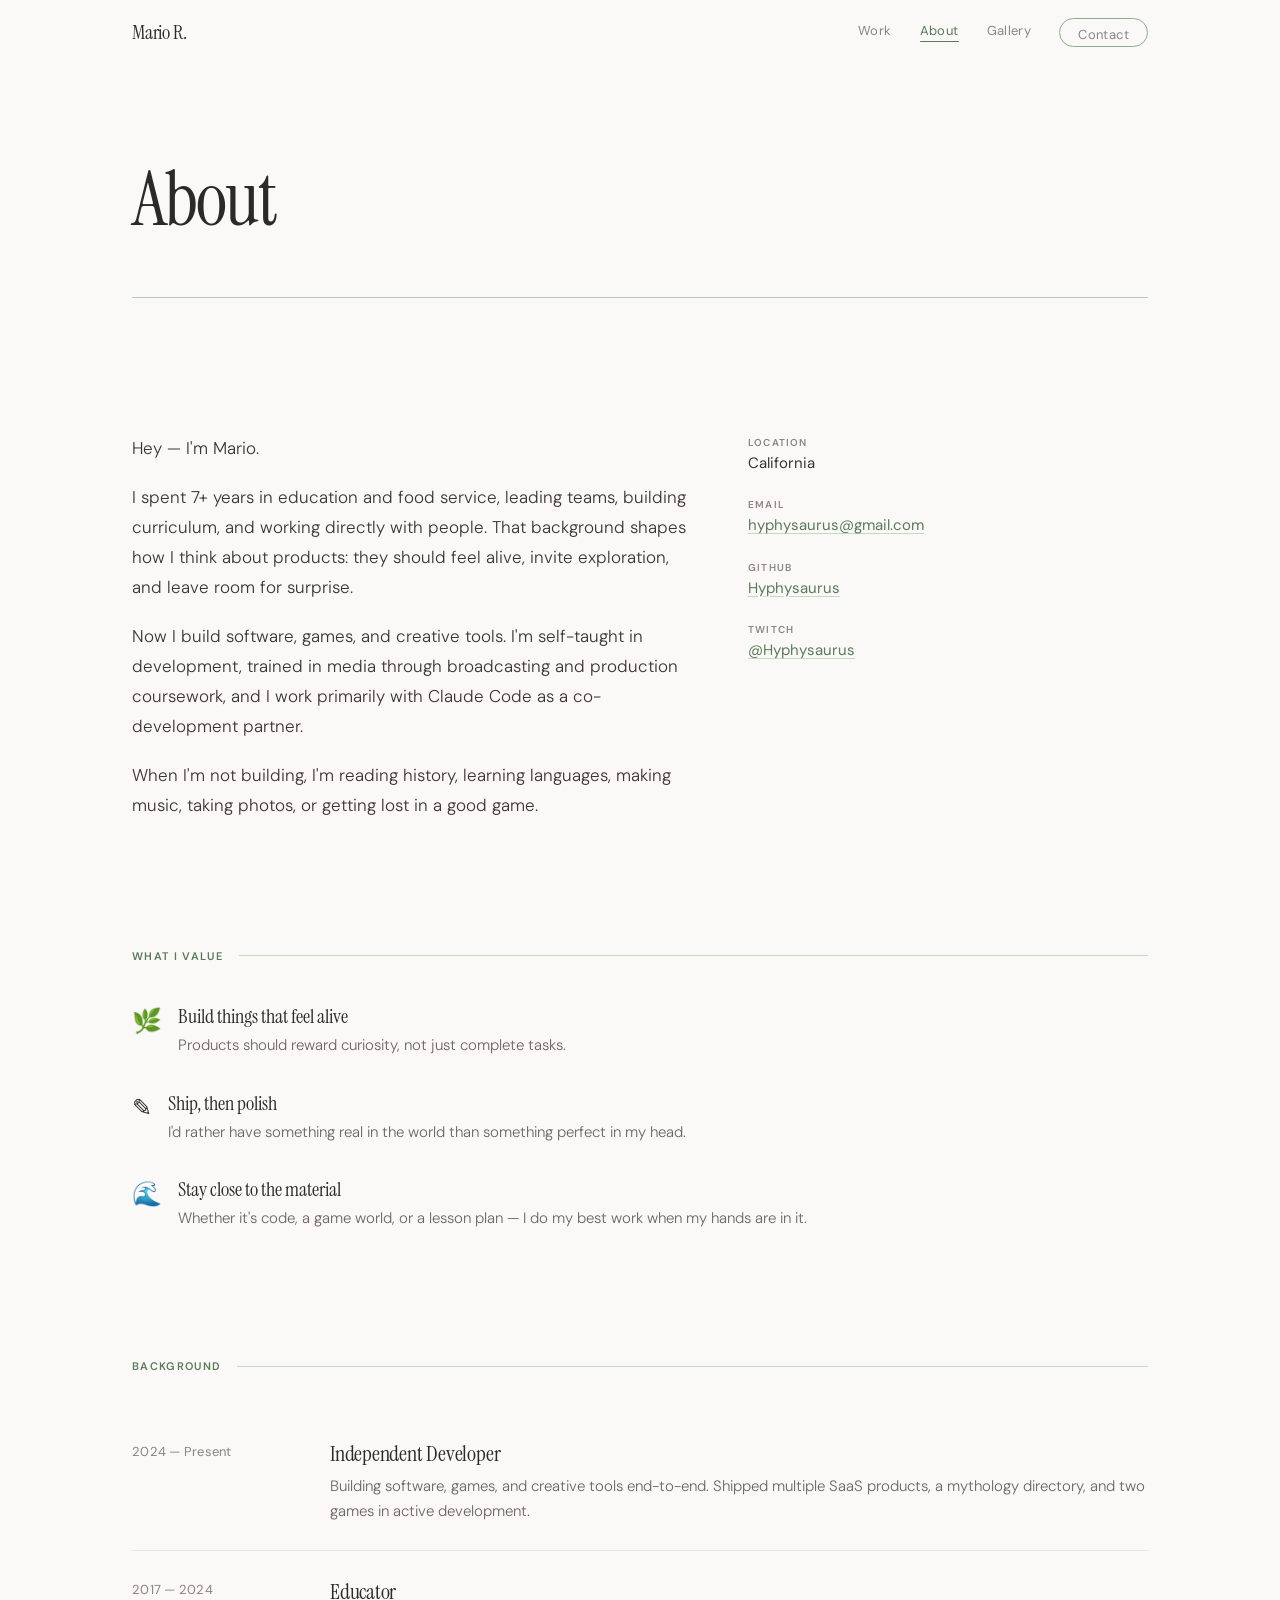
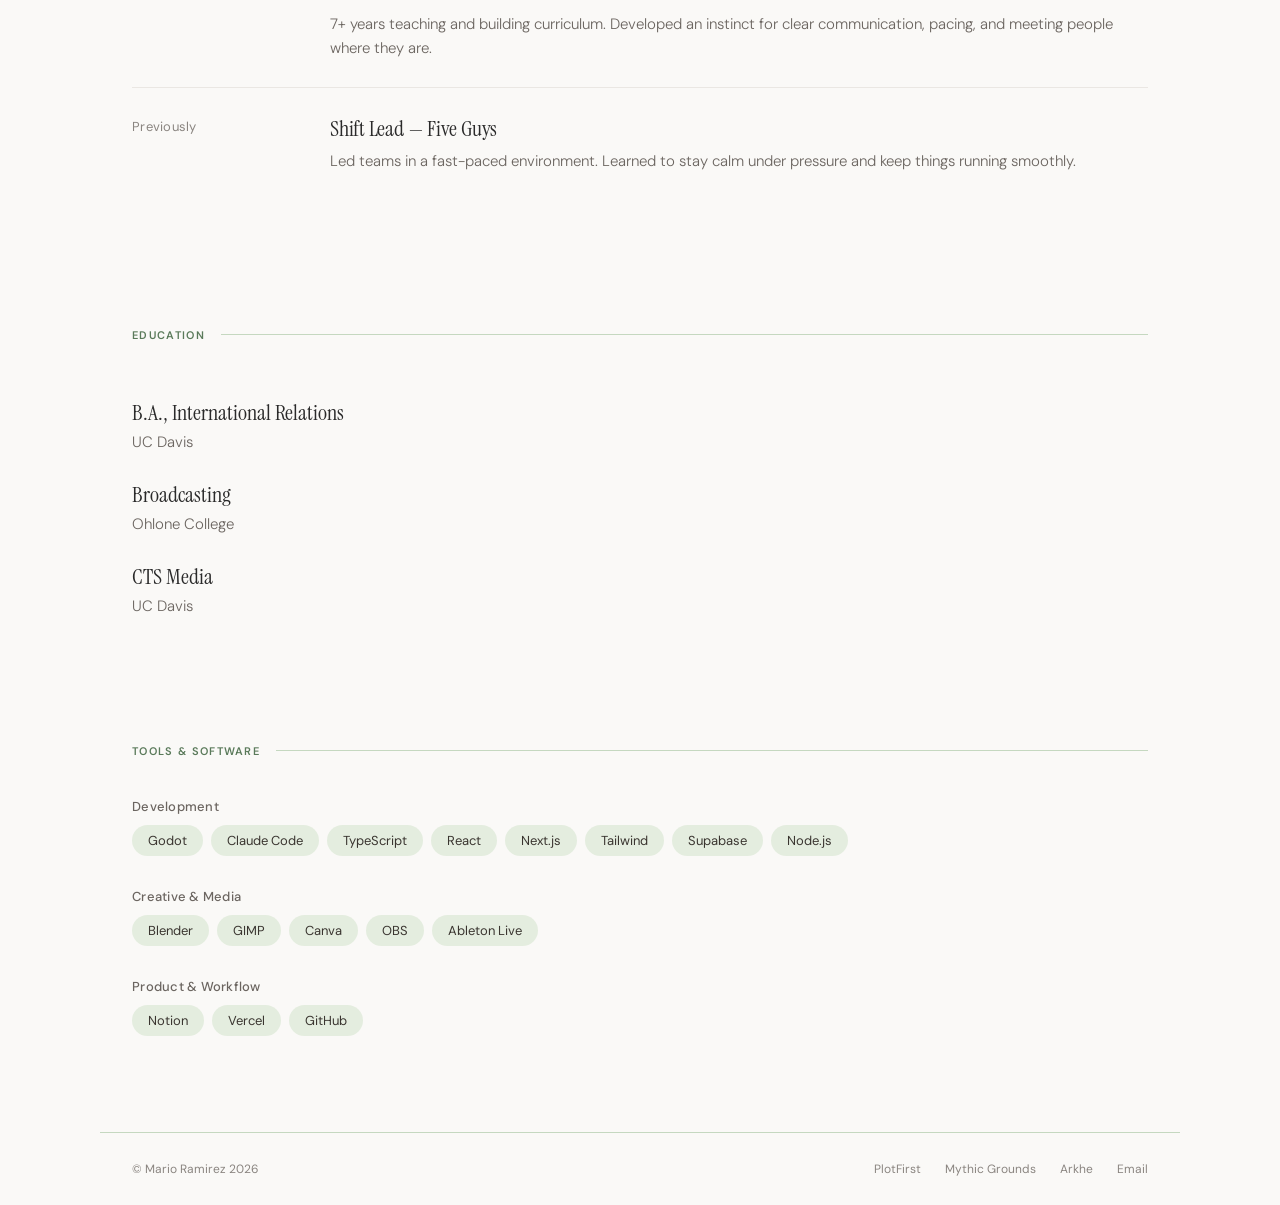
==== about.html @ fcab7847 "add: About page with intro, values, background, tools Co-Authored-By: Claude Opus 4.6 <noreply@anthr" ====
<!DOCTYPE html>
<html lang="en">
<head>
  <meta charset="UTF-8" />
  <meta name="viewport" content="width=device-width, initial-scale=1.0" />
  <title>About — Mario Ramirez</title>
  <meta name="description" content="Former educator, now building software, games, and creative tools. Self-taught developer working with Claude Code." />
  <link rel="preconnect" href="https://fonts.googleapis.com/" />
  <link rel="preconnect" href="https://fonts.gstatic.com/" crossorigin />
  <link href="https://fonts.googleapis.com/css2?family=DM+Sans:ital,wght@0,300;0,400;0,500;0,600;1,300;1,400&family=Instrument+Serif:ital@0;1&display=swap" rel="stylesheet" />
  <link rel="stylesheet" href="css/shared.css" />
</head>
<body>
  <!-- Nav -->
  <nav id="nav">
    <div class="nav-inner">
      <a href="index.html" class="nav-logo">Mario R.</a>
      <div class="nav-links">
        <a href="work.html">Work</a>
        <a href="about.html" class="active">About</a>
        <a href="gallery.html">Gallery</a>
        <a href="mailto:hyphysaurus@gmail.com" class="nav-contact">Contact</a>
      </div>
    </div>
  </nav>

  <!-- Hero -->
  <header class="hero">
    <h1><span>About</span></h1>
    <div class="hero-divider"></div>
  </header>

  <!-- Intro + Meta -->
  <section>
    <div class="about-grid fade-up">
      <div class="about-text">
        <p>Hey &mdash; I'm Mario.</p>
        <p>
          I spent 7+ years in education and food service, leading teams,
          building curriculum, and working directly with people. That
          background shapes how I think about products: they should feel
          alive, invite exploration, and leave room for surprise.
        </p>
        <p>
          Now I build software, games, and creative tools. I'm self-taught
          in development, trained in media through broadcasting and
          production coursework, and I work primarily with Claude Code as
          a co-development partner.
        </p>
        <p>
          When I'm not building, I'm reading history, learning languages,
          making music, taking photos, or getting lost in a good game.
        </p>
      </div>
      <div class="about-meta">
        <div>
          <div class="meta-label">Location</div>
          <div class="meta-value">California</div>
        </div>
        <div>
          <div class="meta-label">Email</div>
          <div class="meta-value"><a href="mailto:hyphysaurus@gmail.com">hyphysaurus@gmail.com</a></div>
        </div>
        <div>
          <div class="meta-label">GitHub</div>
          <div class="meta-value"><a href="https://github.com/Hyphysaurus" target="_blank" rel="noopener">Hyphysaurus</a></div>
        </div>
        <div>
          <div class="meta-label">Twitch</div>
          <div class="meta-value"><a href="https://twitch.tv/Hyphysaurus" target="_blank" rel="noopener">@Hyphysaurus</a></div>
        </div>
      </div>
    </div>
  </section>

  <!-- Values -->
  <section>
    <div class="section-label fade-up"><span>What I Value</span></div>
    <div class="values-grid fade-up">
      <div class="value-item">
        <span class="value-emoji">&#127807;</span>
        <div class="value-content">
          <h3>Build things that feel alive</h3>
          <p>Products should reward curiosity, not just complete tasks.</p>
        </div>
      </div>
      <div class="value-item">
        <span class="value-emoji">&#9998;</span>
        <div class="value-content">
          <h3>Ship, then polish</h3>
          <p>I'd rather have something real in the world than something perfect in my head.</p>
        </div>
      </div>
      <div class="value-item">
        <span class="value-emoji">&#127754;</span>
        <div class="value-content">
          <h3>Stay close to the material</h3>
          <p>Whether it's code, a game world, or a lesson plan &mdash; I do my best work when my hands are in it.</p>
        </div>
      </div>
    </div>
  </section>

  <!-- Background -->
  <section>
    <div class="section-label fade-up"><span>Background</span></div>
    <div class="fade-up">
      <div class="timeline-item">
        <span class="time-period">2024 &mdash; Present</span>
        <div>
          <div class="time-title">Independent Developer</div>
          <div class="time-desc">Building software, games, and creative tools end-to-end. Shipped multiple SaaS products, a mythology directory, and two games in active development.</div>
        </div>
      </div>
      <div class="timeline-item">
        <span class="time-period">2017 &mdash; 2024</span>
        <div>
          <div class="time-title">Educator</div>
          <div class="time-desc">7+ years teaching and building curriculum. Developed an instinct for clear communication, pacing, and meeting people where they are.</div>
        </div>
      </div>
      <div class="timeline-item">
        <span class="time-period">Previously</span>
        <div>
          <div class="time-title">Shift Lead &mdash; Five Guys</div>
          <div class="time-desc">Led teams in a fast-paced environment. Learned to stay calm under pressure and keep things running smoothly.</div>
        </div>
      </div>
    </div>
  </section>

  <!-- Education -->
  <section>
    <div class="section-label fade-up"><span>Education</span></div>
    <div class="fade-up">
      <div class="edu">
        <span class="edu-degree">B.A., International Relations</span>
        <span class="edu-school">UC Davis</span>
      </div>
      <div class="edu" style="margin-top: 28px;">
        <span class="edu-degree">Broadcasting</span>
        <span class="edu-school">Ohlone College</span>
      </div>
      <div class="edu" style="margin-top: 28px;">
        <span class="edu-degree">CTS Media</span>
        <span class="edu-school">UC Davis</span>
      </div>
    </div>
  </section>

  <!-- Tools & Software -->
  <section>
    <div class="section-label fade-up"><span>Tools &amp; Software</span></div>
    <div class="tools-grid fade-up" id="tools-grid"></div>
  </section>

  <!-- Footer -->
  <footer>
    <div class="footer-inner">
      <span class="footer-text">&copy; Mario Ramirez 2026</span>
      <div class="footer-links">
        <a href="https://plotfirst.app/" target="_blank" rel="noopener">PlotFirst</a>
        <a href="https://mythicgrounds.com/" target="_blank" rel="noopener">Mythic Grounds</a>
        <a href="https://arkhe.live/" target="_blank" rel="noopener">Arkhe</a>
        <a href="mailto:hyphysaurus@gmail.com">Email</a>
      </div>
    </div>
  </footer>

  <script src="js/shared.js"></script>
  <script>
    (function() {
      var TOOLS = [
        { label: 'Development', items: ['Godot', 'Claude Code', 'TypeScript', 'React', 'Next.js', 'Tailwind', 'Supabase', 'Node.js'] },
        { label: 'Creative & Media', items: ['Blender', 'GIMP', 'Canva', 'OBS', 'Ableton Live'] },
        { label: 'Product & Workflow', items: ['Notion', 'Vercel', 'GitHub'] },
      ];

      var grid = document.getElementById('tools-grid');
      TOOLS.forEach(function(group) {
        var div = document.createElement('div');

        var label = document.createElement('div');
        label.className = 'tool-group-label';
        label.textContent = group.label;
        div.appendChild(label);

        var chips = document.createElement('div');
        chips.className = 'tool-chips';
        group.items.forEach(function(tool) {
          var chip = document.createElement('span');
          chip.className = 'tool-chip';
          chip.textContent = tool;
          chips.appendChild(chip);
        });
        div.appendChild(chips);

        grid.appendChild(div);
      });
    })();
  </script>
</body>
</html>
---- css/shared.css ----
/* ── Reset & Base ── */
*, *::before, *::after { margin: 0; padding: 0; box-sizing: border-box; }
html { scroll-behavior: smooth; scroll-padding-top: 80px; }
body {
  font-family: 'DM Sans', -apple-system, sans-serif;
  background: #FAF9F7;
  color: #2A2A2A;
  -webkit-font-smoothing: antialiased;
  -moz-osx-font-smoothing: grayscale;
  overflow-x: hidden;
}
::selection { background: #c1dbb3; color: #2a2a2a; }
a { color: inherit; text-decoration: none; }
img { display: block; max-width: 100%; }

/* ── CSS Variables ── */
:root {
  --bg: #FAF9F7;
  --text: #2A2A2A;
  --text-soft: #6B6560;
  --text-muted: #8A8580;
  --green: #5A7A5A;
  --green-light: #C5D8C0;
  --green-hover: #E8F0E4;
  --green-chip: #E4EDDF;
  --green-border: #8AAD8A;
  --green-divider: #B5CCB0;
  --card-bg: #F4F2EF;
  --max-w: 1080px;
  --px: 32px;
}

/* ── Animations ── */
@keyframes fadeUp {
  from { opacity: 0; transform: translateY(24px); }
  to { opacity: 1; transform: translateY(0); }
}
@keyframes drawLine {
  from { transform: scaleX(0); }
  to { transform: scaleX(1); }
}
.fade-up {
  opacity: 0;
  transform: translateY(24px);
  transition: opacity 0.7s ease, transform 0.7s ease;
}
.fade-up.visible {
  opacity: 1;
  transform: translateY(0);
}

/* ── Navigation ── */
nav {
  position: fixed; top: 0; left: 0; right: 0; z-index: 100;
  height: 64px;
  display: flex; align-items: center;
  transition: all 0.35s ease;
  background: transparent;
}
nav.scrolled {
  background: rgba(250,249,247,0.92);
  backdrop-filter: blur(14px);
  -webkit-backdrop-filter: blur(14px);
  border-bottom: 1px solid #e8e5e0;
}
.nav-inner {
  width: 100%; max-width: var(--max-w); margin: 0 auto;
  padding: 0 var(--px);
  display: flex; justify-content: space-between; align-items: center;
}
.nav-logo {
  font-family: 'Instrument Serif', Georgia, serif;
  font-size: 20px; font-weight: 400;
  cursor: pointer; letter-spacing: -0.01em;
  text-decoration: none; color: var(--text);
}
.nav-links { display: flex; align-items: center; gap: 28px; }
.nav-links a {
  font-size: 13px; font-weight: 400; color: var(--text-muted);
  letter-spacing: 0.03em; transition: color 0.25s;
  position: relative; padding-bottom: 3px;
}
.nav-links a:not(.nav-contact)::after {
  content: ''; position: absolute; bottom: 0; left: 0; width: 0;
  height: 1.5px; background: var(--green); transition: width 0.2s; border-radius: 1px;
}
.nav-links a:hover { color: var(--green); }
.nav-links a:not(.nav-contact):hover::after { width: 100%; }
.nav-links a.active { color: var(--green); }
.nav-links a.active::after { width: 100%; }
.nav-contact {
  font-size: 13px; font-weight: 500;
  color: var(--text);
  padding: 7px 18px;
  border: 1px solid var(--green-border);
  border-radius: 24px;
  transition: all 0.25s;
}
.nav-contact:hover {
  background: var(--green);
  color: #fff;
  border-color: var(--green);
}

/* ── Hero ── */
.hero {
  padding: 160px var(--px) 72px;
  max-width: var(--max-w); margin: 0 auto;
}
.hero h1 {
  font-family: 'Instrument Serif', Georgia, serif;
  font-size: clamp(42px, 6.5vw, 76px);
  font-weight: 400; line-height: 1.06;
  letter-spacing: -0.03em;
}
.hero h1 span { display: block; animation: fadeUp 0.8s ease forwards; opacity: 0; }
.hero h1 span:nth-child(1) { animation-delay: 0.1s; }
.hero h1 span:nth-child(2) { animation-delay: 0.25s; }
.hero h1 span:nth-child(3) { animation-delay: 0.4s; }
.hero h1 em { font-style: italic; color: var(--green); }
.hero-sub {
  margin-top: 28px; max-width: 520px;
  font-size: 17px; font-weight: 300; line-height: 1.7;
  color: var(--text-soft);
  animation: fadeUp 0.8s ease 0.55s forwards; opacity: 0;
}
.hero-divider {
  margin-top: 56px; height: 1px;
  background: var(--green-divider);
  transform-origin: left;
  animation: drawLine 0.9s ease 0.7s forwards;
  transform: scaleX(0);
}

/* ── Availability Badge (from Portfolio 2) ── */
@keyframes pulse {
  0%, 100% { box-shadow: 0 0 0 0 rgba(90,122,90,0.4); }
  60% { box-shadow: 0 0 0 8px rgba(90,122,90,0); }
}
.avail-badge {
  display: inline-flex; align-items: center; gap: 8px;
  background: var(--green); color: #fff;
  font-size: 12px; font-weight: 500; letter-spacing: 0.04em;
  padding: 7px 16px; border-radius: 100px;
  animation: pulse 2.4s infinite, fadeUp 0.8s ease 0.65s forwards;
  opacity: 0;
  margin-top: 24px;
}
.avail-dot {
  width: 7px; height: 7px; border-radius: 50%;
  background: #fff; flex-shrink: 0;
}

/* ── Sections ── */
section { padding: 64px var(--px); max-width: var(--max-w); margin: 0 auto; }
.section-label { display: flex; align-items: center; gap: 16px; margin-bottom: 40px; }
.section-label span {
  font-size: 11px; font-weight: 600; letter-spacing: 0.12em;
  text-transform: uppercase; color: var(--green);
  white-space: nowrap;
}
.section-label::after { content: ''; flex: 1; height: 1px; background: var(--green-light); }

/* ── Timeline ── */
.timeline-item {
  display: grid; grid-template-columns: 170px 1fr; gap: 28px;
  padding: 26px 0;
  border-bottom: 1px solid #eae7e3;
}
.timeline-item:last-child { border-bottom: none; }
.time-period { font-size: 13px; color: var(--text-muted); letter-spacing: 0.02em; padding-top: 4px; }
.time-title {
  font-family: 'Instrument Serif', Georgia, serif;
  font-size: 22px; font-weight: 400; margin-bottom: 6px;
  letter-spacing: -0.01em;
}
.time-desc { font-size: 15px; font-weight: 300; line-height: 1.65; color: var(--text-soft); }

/* ── Education ── */
.edu { margin-top: 56px; }
.edu-degree {
  font-family: 'Instrument Serif', Georgia, serif;
  font-size: 22px; display: block; margin-bottom: 4px;
}
.edu-school { font-size: 15px; font-weight: 300; color: var(--text-soft); }

/* ── Projects Grid ── */
.projects-intro {
  font-size: 17px; font-weight: 300; line-height: 1.7;
  color: var(--text-soft); max-width: 560px;
  margin: -12px 0 44px;
}
.project-grid { display: grid; grid-template-columns: 1fr 1fr; gap: 20px; }
.project-card {
  background: var(--card-bg);
  border-radius: 14px; padding: 30px;
  display: flex; flex-direction: column; gap: 16px;
  transition: all 0.35s ease, opacity 0.35s ease;
  cursor: default; position: relative;
}
.project-card:hover {
  background: var(--green-hover);
  transform: translateY(-3px);
  box-shadow: 0 8px 32px rgba(90,122,90,0.08);
}
.project-grid:hover .project-card:not(:hover) {
  opacity: 0.35;
}
.project-top { display: flex; justify-content: space-between; align-items: center; }
.project-index { font-size: 12px; font-weight: 500; color: #b5afa8; letter-spacing: 0.05em; }
.project-emoji { font-size: 20px; }
.project-header { display: flex; justify-content: space-between; align-items: baseline; gap: 12px; }
.project-title {
  font-family: 'Instrument Serif', Georgia, serif;
  font-size: 24px; font-weight: 400; letter-spacing: -0.01em;
}
.project-tag {
  font-size: 10px; font-weight: 600; letter-spacing: 0.07em;
  text-transform: uppercase; color: var(--text-muted);
  white-space: nowrap; flex-shrink: 0;
}
.project-desc { font-size: 14px; font-weight: 300; line-height: 1.65; color: var(--text-soft); flex: 1; }
.project-link {
  font-size: 13px; font-weight: 500; color: var(--green);
  border-bottom: 1px solid var(--green);
  align-self: flex-start; padding-bottom: 1px;
  transition: opacity 0.2s;
}
.project-link:hover { opacity: 0.7; }

/* ── Project Visuals ── */
.project-visual {
  margin-top: 8px;
  border-radius: 12px;
  overflow: hidden;
  border: 1px solid rgba(138,133,128,0.22);
  background: #fff;
}
.project-visual img { width: 100%; height: auto; display: block; }
.project-visual-caption {
  font-size: 12px;
  font-weight: 400;
  color: var(--text-muted);
  padding: 10px 12px;
  border-top: 1px solid rgba(138,133,128,0.16);
  background: rgba(244,242,239,0.55);
}

/* ── Tools ── */
.tools-grid { display: flex; flex-direction: column; gap: 32px; }
.tool-group-label { font-size: 13px; font-weight: 500; color: var(--text-soft); margin-bottom: 10px; letter-spacing: 0.02em; }
.tool-chips { display: flex; flex-wrap: wrap; gap: 8px; }
.tool-chip {
  font-size: 13px; color: #3a3530;
  background: var(--green-chip);
  padding: 7px 16px; border-radius: 20px;
  transition: all 0.2s;
}
.tool-chip:hover { background: var(--green-light); }

/* ── About ── */
.about-grid { display: grid; grid-template-columns: 1.4fr 1fr; gap: 56px; }
.about-text p { font-size: 17px; font-weight: 300; line-height: 1.75; color: #3a3530; margin-bottom: 20px; }
.about-text p:last-child { margin-bottom: 0; }
.about-meta { display: flex; flex-direction: column; gap: 24px; padding-top: 2px; }
.meta-label { font-size: 10px; font-weight: 600; letter-spacing: 0.12em; text-transform: uppercase; color: var(--text-muted); margin-bottom: 3px; }
.meta-value { font-size: 15px; color: #3a3530; line-height: 1.5; }
.meta-value a {
  color: var(--green);
  text-decoration: underline;
  text-underline-offset: 3px;
  text-decoration-color: var(--green-light);
  transition: text-decoration-color 0.2s;
}
.meta-value a:hover { text-decoration-color: var(--green); }

/* ── Footer ── */
footer {
  border-top: 1px solid var(--green-light);
  margin-top: 32px; padding: 28px var(--px);
  max-width: var(--max-w); margin-left: auto; margin-right: auto;
}
.footer-inner { display: flex; justify-content: space-between; align-items: center; }
.footer-text { font-size: 12px; color: var(--text-muted); }
.footer-links { display: flex; gap: 24px; }
.footer-links a { font-size: 12px; color: var(--text-muted); transition: color 0.2s; }
.footer-links a:hover { color: var(--green); }

/* ── Work Item List ── */
.work-item {
  display: grid; grid-template-columns: 1fr auto; gap: 16px;
  padding: 26px 0; border-bottom: 1px solid #eae7e3; align-items: start;
}
.work-item:last-child { border-bottom: none; }
.work-title {
  font-family: 'Instrument Serif', Georgia, serif;
  font-size: 22px; font-weight: 400; margin-bottom: 6px; letter-spacing: -0.01em;
}
.work-desc { font-size: 15px; font-weight: 300; line-height: 1.65; color: var(--text-soft); }
.work-tag {
  font-size: 10px; font-weight: 600; letter-spacing: 0.07em;
  text-transform: uppercase; color: var(--text-muted); white-space: nowrap; padding-top: 8px;
}
.work-link {
  display: inline-block; margin-top: 8px;
  font-size: 13px; font-weight: 500; color: var(--green);
  border-bottom: 1px solid var(--green); padding-bottom: 1px; transition: opacity 0.2s;
}
.work-link:hover { opacity: 0.7; }

/* ── Values Section ── */
.values-grid { display: flex; flex-direction: column; gap: 32px; margin-top: 8px; }
.value-item { display: flex; gap: 16px; }
.value-emoji { font-size: 24px; flex-shrink: 0; padding-top: 2px; }
.value-content h3 {
  font-family: 'Instrument Serif', Georgia, serif;
  font-size: 20px; font-weight: 400; margin-bottom: 4px;
}
.value-content p { font-size: 15px; font-weight: 300; line-height: 1.65; color: var(--text-soft); }

/* ── Masonry Gallery ── */
.masonry { columns: 3; column-gap: 16px; }
.masonry-item {
  break-inside: avoid; margin-bottom: 16px; border-radius: 12px;
  overflow: hidden; cursor: pointer; transition: all 0.3s ease; border: 2px solid transparent;
}
.masonry-item:hover {
  border-color: var(--green-light); transform: translateY(-2px);
  box-shadow: 0 8px 24px rgba(90,122,90,0.1);
}
.masonry-item img { width: 100%; height: auto; display: block; }

/* ── Lightbox ── */
.lightbox {
  position: fixed; inset: 0; z-index: 200;
  background: rgba(26,24,20,0.92); backdrop-filter: blur(8px);
  display: flex; align-items: center; justify-content: center;
  opacity: 0; pointer-events: none; transition: opacity 0.3s ease;
}
.lightbox.active { opacity: 1; pointer-events: all; }
.lightbox img {
  max-width: 90vw; max-height: 85vh; border-radius: 8px;
  box-shadow: 0 24px 64px rgba(0,0,0,0.4);
}
.lightbox-close {
  position: absolute; top: 24px; right: 28px;
  font-size: 28px; color: #fff; cursor: pointer;
  background: none; border: none; opacity: 0.7; transition: opacity 0.2s;
}
.lightbox-close:hover { opacity: 1; }
.lightbox-nav {
  position: absolute; top: 50%; transform: translateY(-50%);
  font-size: 36px; color: #fff; cursor: pointer;
  background: none; border: none; opacity: 0.5; transition: opacity 0.2s; padding: 16px;
}
.lightbox-nav:hover { opacity: 1; }
.lightbox-prev { left: 16px; }
.lightbox-next { right: 16px; }

/* ── Responsive ── */
@media (max-width: 860px) {
  :root { --px: 24px; }
  .hero { padding-top: 120px; }
  .timeline-item { grid-template-columns: 1fr; gap: 4px; }
  .time-period { padding-top: 0; font-size: 12px; }
  .project-grid { grid-template-columns: 1fr; }
  .about-grid { grid-template-columns: 1fr; gap: 40px; }
  .nav-links a:not(.nav-contact) { display: none; }
  .work-item { grid-template-columns: 1fr; gap: 4px; }
  .masonry { columns: 2; }
}
@media (max-width: 520px) {
  :root { --px: 18px; }
  .hero { padding-top: 100px; padding-bottom: 48px; }
  .hero h1 { font-size: 36px; }
  .hero-sub { font-size: 15px; }
  section { padding: 48px var(--px); }
  .project-card { padding: 22px; }
  .masonry { columns: 1; }
}
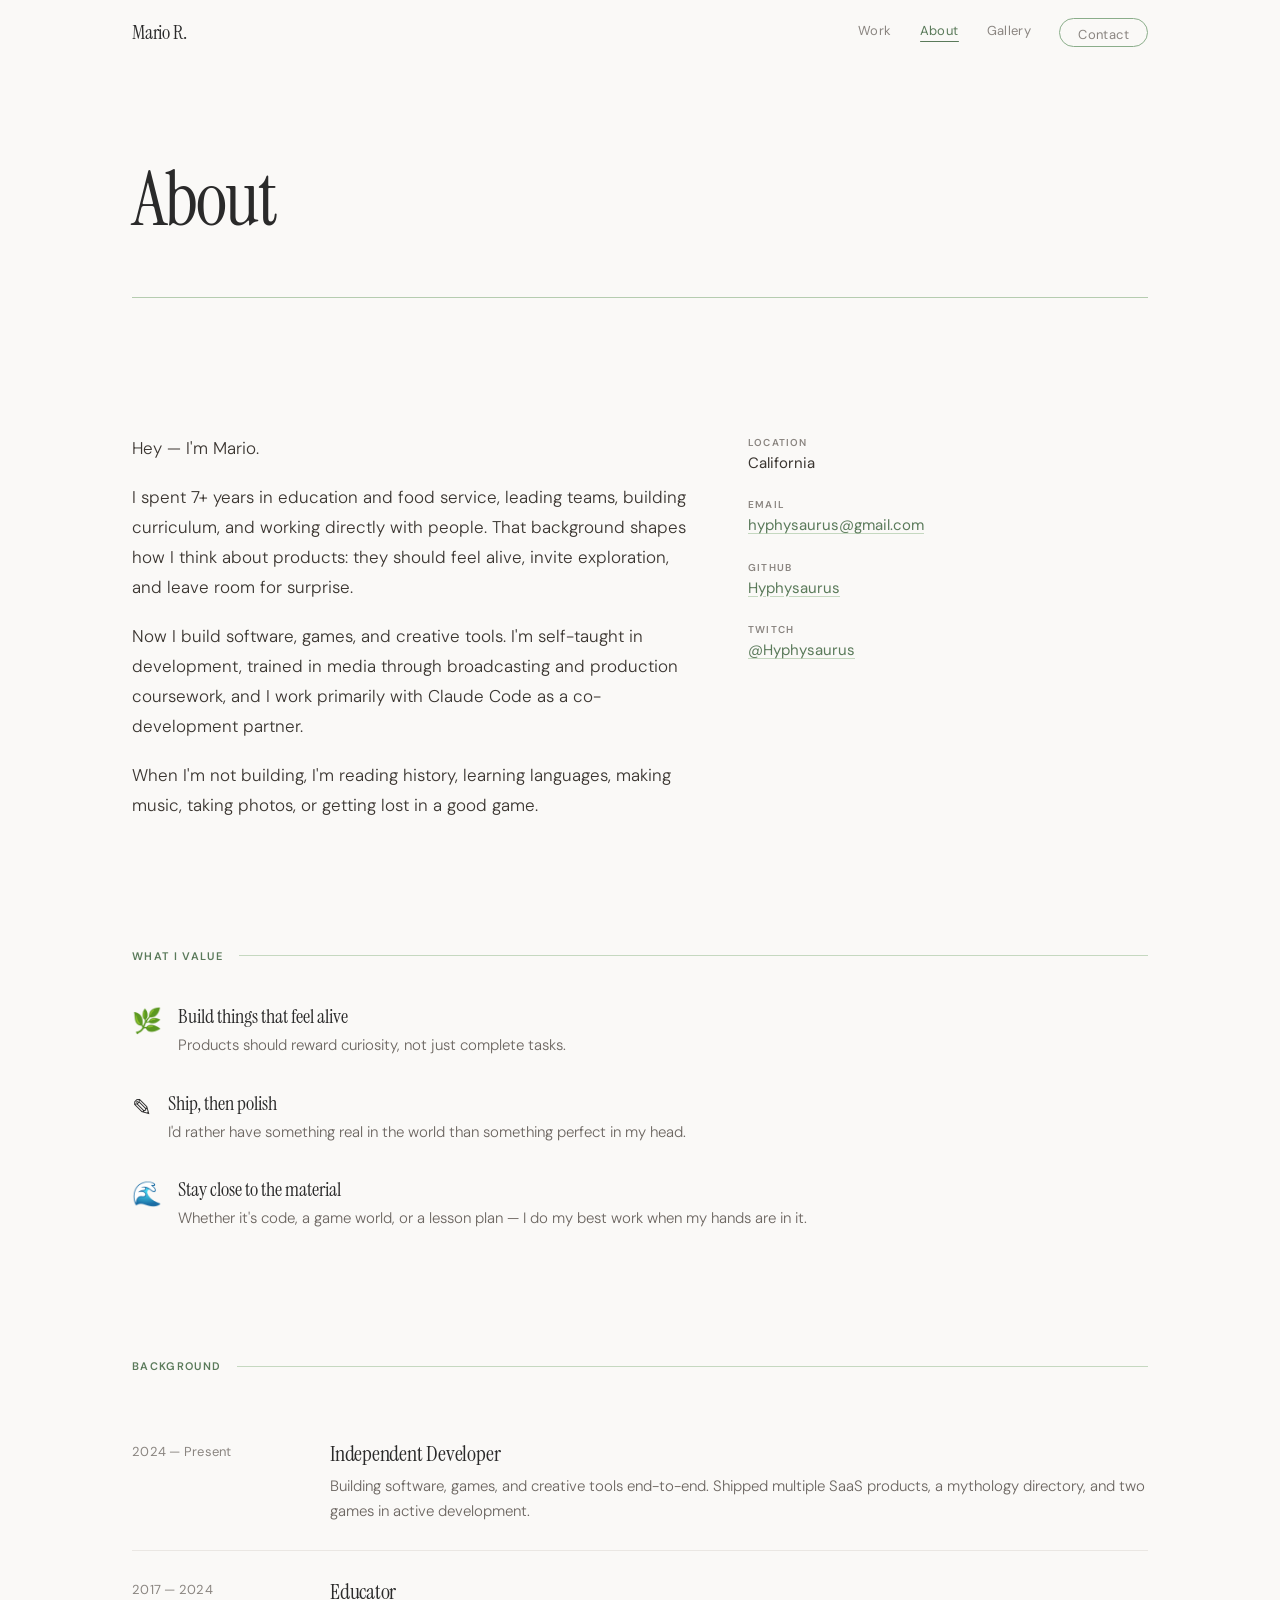
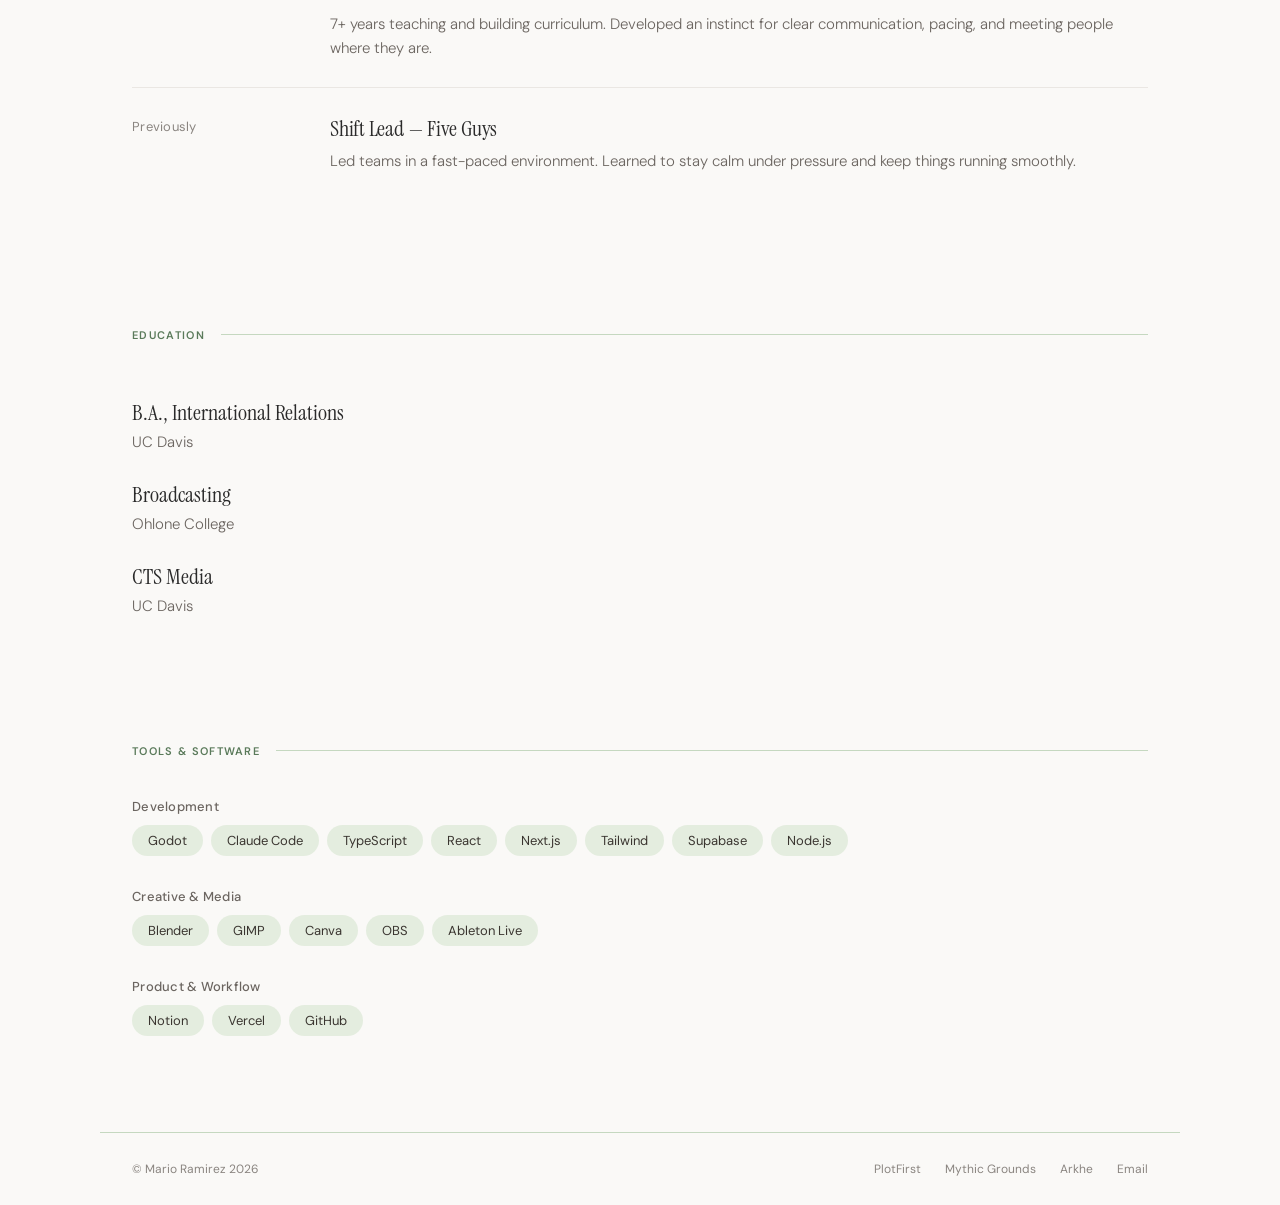
==== commit e637b8b0: "add: favicon and Open Graph meta tags for social sharing Co-Authored-By: Claude Opus 4.6 <noreply@an" ====
--- a/about.html
+++ b/about.html
@@ -5,6 +5,12 @@
   <meta name="viewport" content="width=device-width, initial-scale=1.0" />
   <title>About — Mario Ramirez</title>
   <meta name="description" content="Former educator, now building software, games, and creative tools. Self-taught developer working with Claude Code." />
+  <link rel="icon" type="image/svg+xml" href="assets/favicon.svg" />
+  <meta property="og:title" content="About — Mario Ramirez" />
+  <meta property="og:description" content="Former educator, now building software, games, and creative tools." />
+  <meta property="og:image" content="assets/projects/volta.png" />
+  <meta property="og:type" content="website" />
+  <meta name="twitter:card" content="summary_large_image" />
   <link rel="preconnect" href="https://fonts.googleapis.com/" />
   <link rel="preconnect" href="https://fonts.gstatic.com/" crossorigin />
   <link href="https://fonts.googleapis.com/css2?family=DM+Sans:ital,wght@0,300;0,400;0,500;0,600;1,300;1,400&family=Instrument+Serif:ital@0;1&display=swap" rel="stylesheet" />
--- a/css/shared.css
+++ b/css/shared.css
@@ -236,7 +236,7 @@
   border: 1px solid rgba(138,133,128,0.22);
   background: #fff;
 }
-.project-visual img { width: 100%; height: auto; display: block; }
+.project-visual img { width: 100%; height: auto; display: block; max-height: 220px; object-fit: cover; }
 .project-visual-caption {
   font-size: 12px;
   font-weight: 400;
